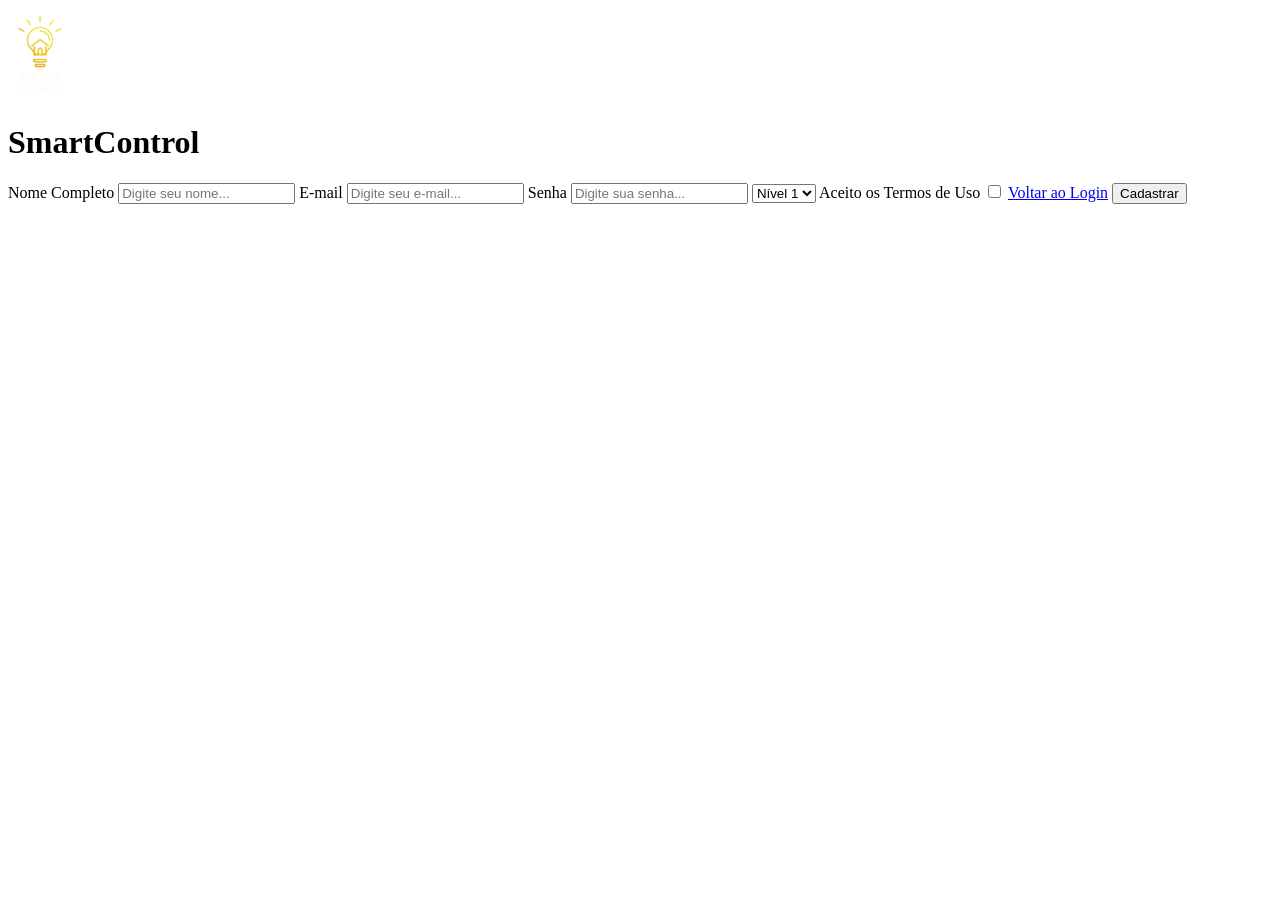
==== cadastro.html @ dde5abdf "Versão 2.0 - Reformulação Total da Atividade" ====
<!DOCTYPE html>
<html lang="pt-br">
<head>
    <meta charset="UTF-8">
    <meta name="viewport" content="width=device-width, initial-scale=1.0">
    <title>SmartControl - Cadastro</title>
</head>

<header>
    <img src="assets/images/logo-smart.webp" alt="logo_smart_control" width="64" height="auto">
    <h1>SmartControl</h1>
</header>

<body>
    <form action="dashboard.html" method="get">
        <label for="nome">Nome Completo</label>
        <input type="text" name="nome_completo" id="nome" placeholder="Digite seu nome..." required>
        <label for="email">E-mail</label>
        <input type="email" name="e-mail" id="email" placeholder="Digite seu e-mail..." required>
        <label for="senha">Senha</label>
        <input type="password" name="senha" id="senha" placeholder="Digite sua senha..." minlength="8" required>
        <select name="nivel_acesso" id="acesso" required>
            <option value="nivel_1" selected>Nível 1</option>
            <option value="nivel_2">Nível 2</option>
            <option value="nivel_3">Nível 3</option>
            <option value="nivel_4">Nível 4</option>
            <option value="nivel_5">Nível 5</option>
        </select>
        <label for="termos">Aceito os Termos de Uso</label>
        <input type="checkbox" name="termos_uso" id="termos" required>
        <a href="index.html">Voltar ao Login</a>
        <button type="submit">Cadastrar</button>
    </form>
</body>
</html>
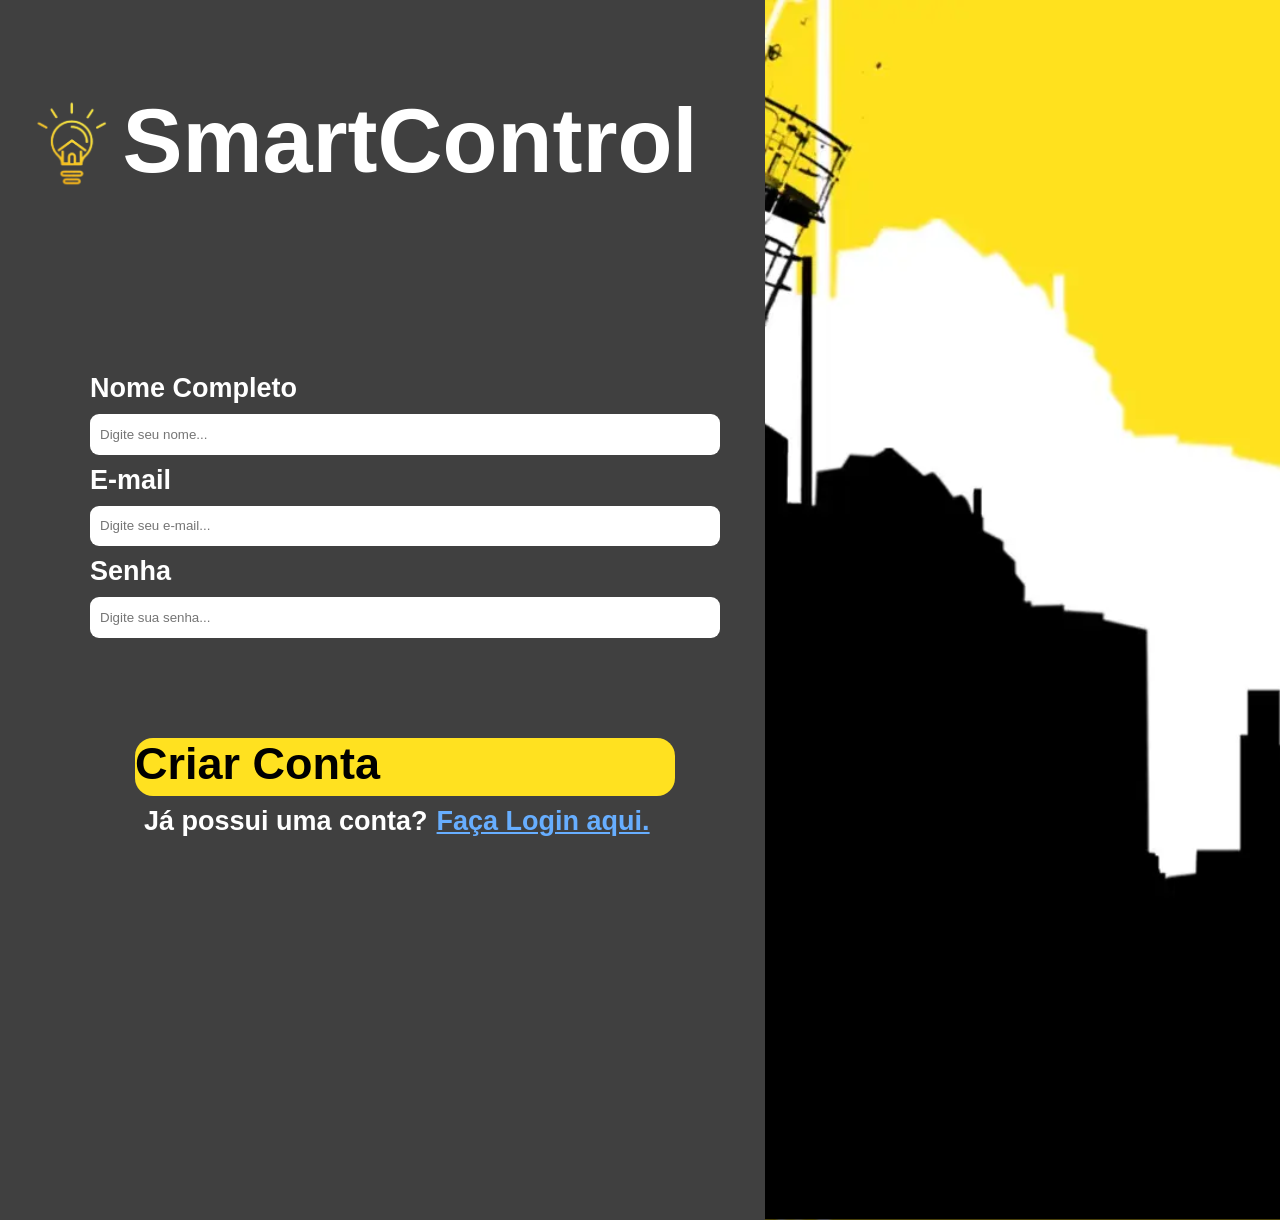
==== commit 5a9283a8: "Versão 3.4 - Tela de Cadastro + Iniciando Criação de Tela de Senha" ====
--- a/cadastro.html
+++ b/cadastro.html
@@ -3,33 +3,35 @@
 <head>
     <meta charset="UTF-8">
     <meta name="viewport" content="width=device-width, initial-scale=1.0">
-    <title>SmartControl - Cadastro</title>
+    <title>SmartControl - Criar Conta</title>
+    <link rel="stylesheet" href="assets/css/cadastro.css">
+    <link rel="preconnect" href="https://fonts.googleapis.com">
+    <link rel="preconnect" href="https://fonts.gstatic.com" crossorigin>
+    <link href="https://fonts.googleapis.com/css2?family=Inter:ital,opsz,wght@0,14..32,100..900;1,14..32,100..900&display=swap" rel="stylesheet">
+    <link rel="icon" type="image/png" href="assets/images/logosmartcontrol.png">
 </head>
 
-<header>
-    <img src="assets/images/logo-smart.webp" alt="logo_smart_control" width="64" height="auto">
-    <h1>SmartControl</h1>
-</header>
-
 <body>
-    <form action="dashboard.html" method="get">
-        <label for="nome">Nome Completo</label>
-        <input type="text" name="nome_completo" id="nome" placeholder="Digite seu nome..." required>
-        <label for="email">E-mail</label>
-        <input type="email" name="e-mail" id="email" placeholder="Digite seu e-mail..." required>
-        <label for="senha">Senha</label>
-        <input type="password" name="senha" id="senha" placeholder="Digite sua senha..." minlength="8" required>
-        <select name="nivel_acesso" id="acesso" required>
-            <option value="nivel_1" selected>Nível 1</option>
-            <option value="nivel_2">Nível 2</option>
-            <option value="nivel_3">Nível 3</option>
-            <option value="nivel_4">Nível 4</option>
-            <option value="nivel_5">Nível 5</option>
-        </select>
-        <label for="termos">Aceito os Termos de Uso</label>
-        <input type="checkbox" name="termos_uso" id="termos" required>
-        <a href="index.html">Voltar ao Login</a>
-        <button type="submit">Cadastrar</button>
-    </form>
+    <div class="container">
+        <div class="cadastro">
+            <div class="cabeca">
+                <img src="assets/images/logosmartcontrol.png" alt="logo_smart_control" width="100" height="auto">
+                <h1>SmartControl</h1>
+            </div>
+            <form action="dashboard.html" method="get" class="formulario">
+                <label for="nome">Nome Completo</label>
+                <input type="text" name="nome_completo" id="nome" placeholder="Digite seu nome..." required class="inputs">
+                <label for="email">E-mail</label>
+                <input type="email" name="e-mail" id="email" placeholder="Digite seu e-mail..." required class="inputs">
+                <label for="senha">Senha</label>
+                <input type="password" name="senha" id="senha" placeholder="Digite sua senha..." minlength="8" required class="inputs">
+                <button type="submit" class="botao">Criar Conta</button>
+                <div class="fazer_login">
+                    <p>Já possui uma conta?</p>
+                    <a href="index.html" id="faz_aqui">Faça Login aqui.</a>
+                </div>
+            </form>
+        </div>
+    </div>
 </body>
 </html>
--- a/assets/css/cadastro.css
+++ b/assets/css/cadastro.css
@@ -0,0 +1,95 @@
+* {
+    margin: 0%;
+    padding: 0%;
+    box-sizing: border-box;
+}
+
+body {
+    background-image: url('../images/background1.webp');
+    background-position: center;
+    background-size: cover;
+    overflow: hidden;
+    max-width: 100%;
+    height: auto;
+}
+
+.inter-inter {
+    font-family: "Inter", sans-serif;
+    font-optical-sizing: auto;
+    font-weight: 12px;
+    font-style: normal;
+}
+
+.container {
+    align-self: start;
+    max-width: 85dvh;
+    background-color: #404040;
+    color: #ffffff;
+    font-family: "Inter", sans-serif;
+    font-size: 3dvh;
+    font-weight: bold;
+}
+
+.cabeca {
+    display: flex;
+    flex-direction: row;
+    justify-content: center;
+    align-items: center;
+    
+    /*  margin-bottom: 20dvh; */
+    width: 60dvh;
+    font-size: 5dvh;
+    max-width: fit-content;
+}
+
+.cadastro {
+    position: relative;
+    left: 10dvh;
+    padding-top: 10dvh;
+}
+
+.formulario {
+    padding-bottom: 50%;
+    display: flex;
+    flex-direction: column;
+    gap: 10px ;
+    margin-top: 20dvh;
+}
+
+.inputs {
+    border-radius: 1dvh;
+    border-width: 0px;
+    width: 70dvh;
+    height: 4.5dvh;
+    padding-left: 10px;
+}
+
+.botao {
+    display: flex;
+    flex-direction: column;
+    margin-top: 10dvh;
+    margin-left: 5dvh;
+    max-width: 60dvh;
+    height: 6.5dvh;
+    border-radius: 2dvh ;
+    border-width: 0dvh;
+    font-size: 5dvh;
+    font-family: "Inter", sans-serif;
+    background-color: #FFE120;
+    font-weight: bold;
+    cursor: pointer;
+}
+
+.fazer_login {
+    display: flex;
+    flex-direction: row;
+    gap: 1dvh;
+    margin-left: 6dvh;
+}
+
+#faz_aqui {
+    color: #67AEFF;
+}
+label {
+    max-width: fit-content;
+}
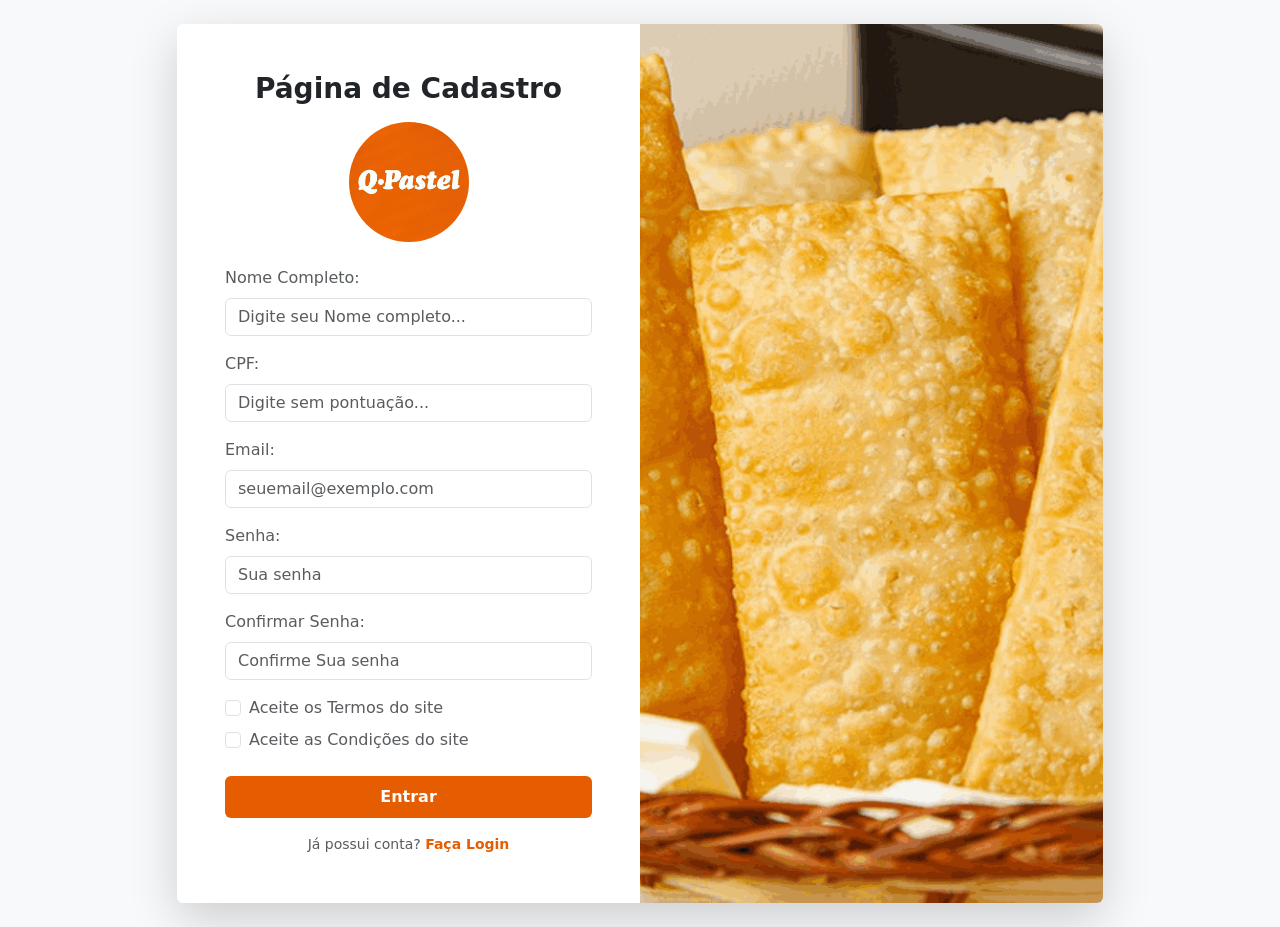
==== commit e98b5046: "Quase finalizando" ====
--- a/cadastro.html
+++ b/cadastro.html
@@ -1,37 +1,84 @@
 <!DOCTYPE html>
 <html lang="pt-br">
 <head>
-    <meta charset="UTF-8">
-    <meta name="viewport" content="width=device-width, initial-scale=1.0">
-    <title>SmartControl - Criar Conta</title>
-    <link rel="stylesheet" href="assets/css/cadastro.css">
-    <link rel="preconnect" href="https://fonts.googleapis.com">
-    <link rel="preconnect" href="https://fonts.gstatic.com" crossorigin>
-    <link href="https://fonts.googleapis.com/css2?family=Inter:ital,opsz,wght@0,14..32,100..900;1,14..32,100..900&display=swap" rel="stylesheet">
-    <link rel="icon" type="image/png" href="assets/images/logosmartcontrol.png">
+  <meta charset="UTF-8">
+  <meta name="viewport" content="width=device-width, initial-scale=1.0">
+  <title>Smart Control Da Silva</title>
+  <link href="https://cdn.jsdelivr.net/npm/bootstrap@5.3.0/dist/css/bootstrap.min.css" rel="stylesheet">
+  <link rel="icon" type="image/png" href="assets/images/images (1).jpg">
+  <link rel="stylesheet" href="assets/css/cadastro.css">
+  <style>
+    .bg-custom-image {
+      background: url('assets/images/Massa-de-Pastel-de-Feira.png') center/cover no-repeat;
+    }
+  </style>
 </head>
+<body class="bg-light d-flex align-items-center min-vh-100 py-4">
 
-<body>
-    <div class="container">
-        <div class="cadastro">
-            <div class="cabeca">
-                <img src="assets/images/logosmartcontrol.png" alt="logo_smart_control" width="100" height="auto">
-                <h1>SmartControl</h1>
+  <div class="container">
+    <div class="row justify-content-center">
+      <div class="col-12 col-lg-10">
+        <div class="card border-0 shadow-lg overflow-hidden">
+          <div class="row g-0">
+
+            <div class="col-md-6 p-4 p-md-5 bg-white">
+              <div class="text-center mb-4">
+                <h1 class="h3 fw-bold">Página de Cadastro</h1>
+                <img src="assets/images/images (1).jpg" alt="logo" class="rounded-circle mt-2" style="max-width: 120px; width: 100%;">
+              </div>
+
+              <form action="dashboard.html" method="get">
+                <div class="mb-3">
+                  <label for="nome_completo" class="form-label text-muted">Nome Completo:</label>
+                  <input type="text" class="form-control" name="nome_completo" id="nome_completo" placeholder="Digite seu Nome completo..." required>
+                </div>
+
+                <div class="mb-3">
+                  <label for="cpf" class="form-label text-muted">CPF:</label>
+                  <input type="text" class="form-control" name="cpf" id="cpf" placeholder="Digite sem pontuação..." minlength="11" maxlength="11" required>
+                </div>
+
+                <div class="mb-3">
+                  <label for="email" class="form-label text-muted">Email:</label>
+                  <input type="email" class="form-control" name="email" id="email" placeholder="seuemail@exemplo.com" required>
+                </div>
+
+                <div class="mb-3">
+                  <label for="senha" class="form-label text-muted">Senha:</label>
+                  <input type="password" class="form-control" name="senha" id="senha" placeholder="Sua senha" minlength="8" maxlength="12" required>
+                </div>
+
+                <div class="mb-3">
+                  <label for="confirmar_senha" class="form-label text-muted">Confirmar Senha:</label>
+                  <input type="password" class="form-control" name="confirmar_senha" id="confirmar_senha" placeholder="Confirme Sua senha" minlength="8" maxlength="12" required>
+                </div>
+
+                <div class="form-check mb-2">
+                  <input type="checkbox" class="form-check-input" name="termos" id="termos" required>
+                  <label for="termos" class="form-check-label text-muted">Aceite os Termos do site</label>
+                </div>
+
+                <div class="form-check mb-4">
+                  <input type="checkbox" class="form-check-input" name="condicoes" id="condicoes" required>
+                  <label for="condicoes" class="form-check-label text-muted">Aceite as Condições do site</label>
+                </div>
+
+                <button type="submit" class="btn w-100 fw-bold py-2 mb-3" ID="Entrar">Entrar</button>
+
+                <div class="text-center small text-muted">
+                  Já possui conta? <a href="Login.html" class="text-decoration-none fw-bold" ID="Faça">Faça Login</a>
+                </div>
+              </form>
             </div>
-            <form action="dashboard.html" method="get" class="formulario">
-                <label for="nome">Nome Completo</label>
-                <input type="text" name="nome_completo" id="nome" placeholder="Digite seu nome..." required class="inputs">
-                <label for="email">E-mail</label>
-                <input type="email" name="e-mail" id="email" placeholder="Digite seu e-mail..." required class="inputs">
-                <label for="senha">Senha</label>
-                <input type="password" name="senha" id="senha" placeholder="Digite sua senha..." minlength="8" required class="inputs">
-                <button type="submit" class="botao">Criar Conta</button>
-                <div class="fazer_login">
-                    <p>Já possui uma conta?</p>
-                    <a href="index.html" id="faz_aqui">Faça Login aqui.</a>
-                </div>
-            </form>
+
+            <div class="col-md-6 d-none d-md-block bg-custom-image"></div>
+
+          </div>
         </div>
+      </div>
     </div>
+  </div>
+
+  <script src="https://cdn.jsdelivr.net/npm/bootstrap@5.3.0/dist/js/bootstrap.bundle.min.js"></script>
 </body>
 </html>
--- a/assets/css/cadastro.css
+++ b/assets/css/cadastro.css
@@ -1,95 +1,8 @@
-* {
-    margin: 0%;
-    padding: 0%;
-    box-sizing: border-box;
+#Entrar {
+    background-color: #E65C00;
+    color: #ffffff;
 }
 
-body {
-    background-image: url('../images/background1.webp');
-    background-position: center;
-    background-size: cover;
-    overflow: hidden;
-    max-width: 100%;
-    height: auto;
-}
-
-.inter-inter {
-    font-family: "Inter", sans-serif;
-    font-optical-sizing: auto;
-    font-weight: 12px;
-    font-style: normal;
-}
-
-.container {
-    align-self: start;
-    max-width: 85dvh;
-    background-color: #404040;
-    color: #ffffff;
-    font-family: "Inter", sans-serif;
-    font-size: 3dvh;
-    font-weight: bold;
-}
-
-.cabeca {
-    display: flex;
-    flex-direction: row;
-    justify-content: center;
-    align-items: center;
-    
-    /*  margin-bottom: 20dvh; */
-    width: 60dvh;
-    font-size: 5dvh;
-    max-width: fit-content;
-}
-
-.cadastro {
-    position: relative;
-    left: 10dvh;
-    padding-top: 10dvh;
-}
-
-.formulario {
-    padding-bottom: 50%;
-    display: flex;
-    flex-direction: column;
-    gap: 10px ;
-    margin-top: 20dvh;
-}
-
-.inputs {
-    border-radius: 1dvh;
-    border-width: 0px;
-    width: 70dvh;
-    height: 4.5dvh;
-    padding-left: 10px;
-}
-
-.botao {
-    display: flex;
-    flex-direction: column;
-    margin-top: 10dvh;
-    margin-left: 5dvh;
-    max-width: 60dvh;
-    height: 6.5dvh;
-    border-radius: 2dvh ;
-    border-width: 0dvh;
-    font-size: 5dvh;
-    font-family: "Inter", sans-serif;
-    background-color: #FFE120;
-    font-weight: bold;
-    cursor: pointer;
-}
-
-.fazer_login {
-    display: flex;
-    flex-direction: row;
-    gap: 1dvh;
-    margin-left: 6dvh;
-}
-
-#faz_aqui {
-    color: #67AEFF;
-}
-label {
-    max-width: fit-content;
+#Faça {
+    color: #E65C00;
 }
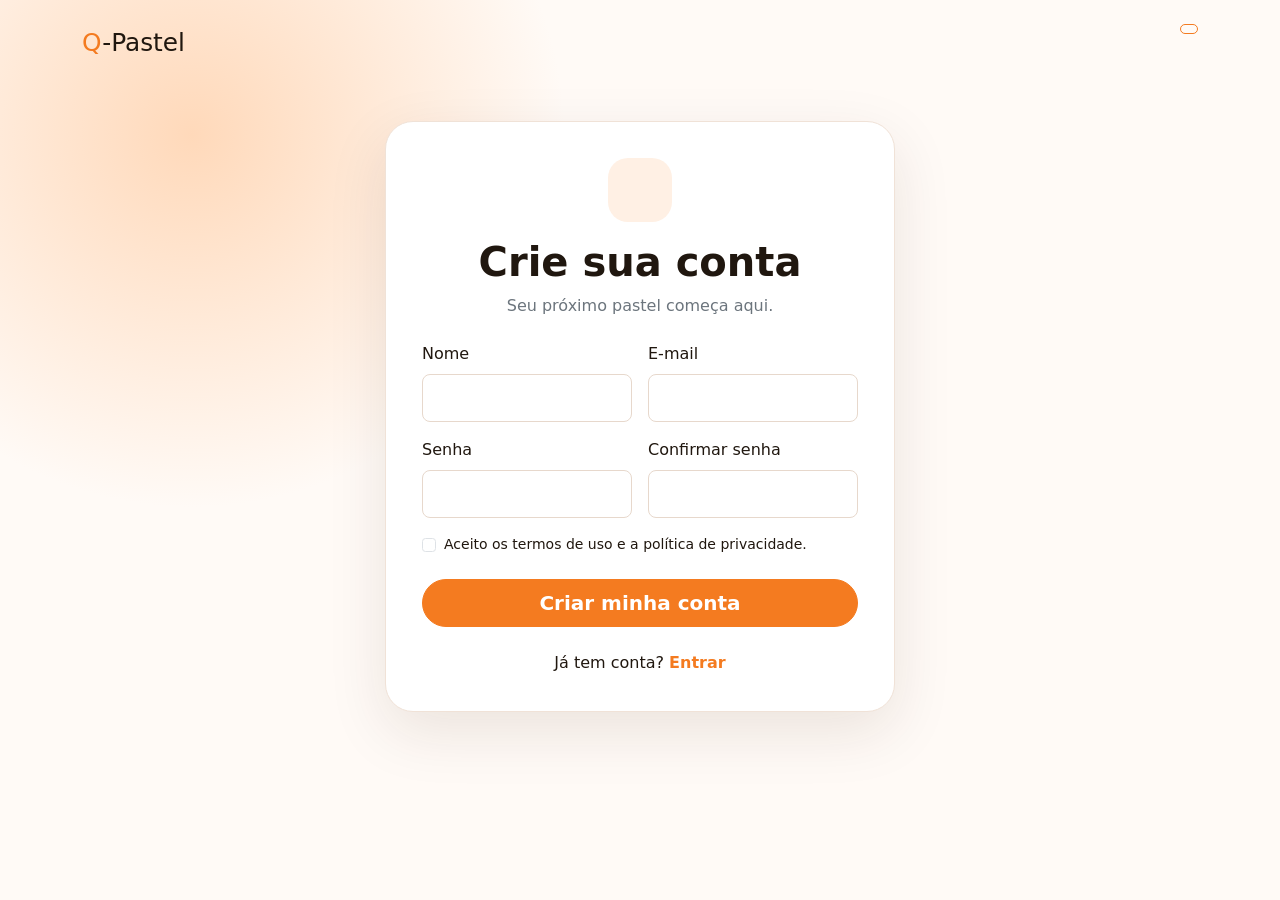
==== commit 9c63c698: "cabou, eu acho" ====
--- a/cadastro.html
+++ b/cadastro.html
@@ -1,84 +1,55 @@
 <!DOCTYPE html>
-<html lang="pt-br">
+<html lang="pt-BR">
+
 <head>
-  <meta charset="UTF-8">
-  <meta name="viewport" content="width=device-width, initial-scale=1.0">
-  <title>Smart Control Da Silva</title>
-  <link href="https://cdn.jsdelivr.net/npm/bootstrap@5.3.0/dist/css/bootstrap.min.css" rel="stylesheet">
-  <link rel="icon" type="image/png" href="assets/images/images (1).jpg">
-  <link rel="stylesheet" href="assets/css/cadastro.css">
-  <style>
-    .bg-custom-image {
-      background: url('assets/images/Massa-de-Pastel-de-Feira.png') center/cover no-repeat;
-    }
-  </style>
+    <meta charset="UTF-8">
+    <meta name="viewport" content="width=device-width,initial-scale=1">
+    <title>Cadastro | Q-Pastel</title>
+    <link href="https://cdn.jsdelivr.net/npm/bootstrap@5.3.3/dist/css/bootstrap.min.css" rel="stylesheet">
+    <link href="assets/style.css" rel="stylesheet">
 </head>
-<body class="bg-light d-flex align-items-center min-vh-100 py-4">
 
-  <div class="container">
-    <div class="row justify-content-center">
-      <div class="col-12 col-lg-10">
-        <div class="card border-0 shadow-lg overflow-hidden">
-          <div class="row g-0">
+<body class="auth-bg">
+    <div class="container py-4"><a class="qp-brand text-decoration-none"
+            href="index.html"><span>Q</span>-Pastel</a><button id="themeToggle"
+            class="btn btn-sm btn-outline-orange rounded-pill float-end"></button></div>
+    <main class="container auth-wrap">
+        <div class="auth-card mx-auto">
+            <div class="text-center mb-4">
+                <div class="logo-bubble"></div>
+                <h1 class="fw-black mt-3">Crie sua conta</h1>
+                <p class="text-secondary">Seu próximo pastel começa aqui.</p>
+            </div>
+            <form id="registerForm" novalidate>
+                <div class="row g-3">
+                    <div class="col-md-6"><label class="form-label">Nome</label><input id="name"
+                            class="form-control form-control-lg" required minlength="2">
+                        <div class="invalid-feedback">Informe seu nome.</div>
+                    </div>
+                    <div class="col-md-6"><label class="form-label">E-mail</label><input id="email" type="email"
+                            class="form-control form-control-lg" required>
+                        <div class="invalid-feedback">Digite um e-mail válido.</div>
+                    </div>
+                    <div class="col-md-6"><label class="form-label">Senha</label><input id="password" type="password"
+                            class="form-control form-control-lg" required minlength="6">
+                        <div class="invalid-feedback">Mínimo de 6 caracteres.</div>
+                    </div>
+                    <div class="col-md-6"><label class="form-label">Confirmar senha</label><input id="confirmPassword"
+                            type="password" class="form-control form-control-lg" required>
+                        <div class="invalid-feedback">As senhas precisam ser iguais.</div>
+                    </div>
+                </div>
+                <label class="d-flex gap-2 small mt-3"><input id="terms" type="checkbox" class="form-check-input"
+                        required> Aceito os termos de uso e a política de privacidade.</label>
+                <button class="btn btn-orange btn-lg w-100 rounded-pill mt-4">Criar minha conta</button>
+                <div id="registerAlert" class="alert d-none mt-3"></div>
+            </form>
+            <p class="text-center mt-4 mb-0">Já tem conta? <a class="link-orange fw-bold" href="login.html">Entrar</a>
+            </p>
+        </div>
+    </main>
+    <script src="assets/app.js"></script>
+    <script src="assets/auth.js"></script>
+</body>
 
-            <div class="col-md-6 p-4 p-md-5 bg-white">
-              <div class="text-center mb-4">
-                <h1 class="h3 fw-bold">Página de Cadastro</h1>
-                <img src="assets/images/images (1).jpg" alt="logo" class="rounded-circle mt-2" style="max-width: 120px; width: 100%;">
-              </div>
-
-              <form action="dashboard.html" method="get">
-                <div class="mb-3">
-                  <label for="nome_completo" class="form-label text-muted">Nome Completo:</label>
-                  <input type="text" class="form-control" name="nome_completo" id="nome_completo" placeholder="Digite seu Nome completo..." required>
-                </div>
-
-                <div class="mb-3">
-                  <label for="cpf" class="form-label text-muted">CPF:</label>
-                  <input type="text" class="form-control" name="cpf" id="cpf" placeholder="Digite sem pontuação..." minlength="11" maxlength="11" required>
-                </div>
-
-                <div class="mb-3">
-                  <label for="email" class="form-label text-muted">Email:</label>
-                  <input type="email" class="form-control" name="email" id="email" placeholder="seuemail@exemplo.com" required>
-                </div>
-
-                <div class="mb-3">
-                  <label for="senha" class="form-label text-muted">Senha:</label>
-                  <input type="password" class="form-control" name="senha" id="senha" placeholder="Sua senha" minlength="8" maxlength="12" required>
-                </div>
-
-                <div class="mb-3">
-                  <label for="confirmar_senha" class="form-label text-muted">Confirmar Senha:</label>
-                  <input type="password" class="form-control" name="confirmar_senha" id="confirmar_senha" placeholder="Confirme Sua senha" minlength="8" maxlength="12" required>
-                </div>
-
-                <div class="form-check mb-2">
-                  <input type="checkbox" class="form-check-input" name="termos" id="termos" required>
-                  <label for="termos" class="form-check-label text-muted">Aceite os Termos do site</label>
-                </div>
-
-                <div class="form-check mb-4">
-                  <input type="checkbox" class="form-check-input" name="condicoes" id="condicoes" required>
-                  <label for="condicoes" class="form-check-label text-muted">Aceite as Condições do site</label>
-                </div>
-
-                <button type="submit" class="btn w-100 fw-bold py-2 mb-3" ID="Entrar">Entrar</button>
-
-                <div class="text-center small text-muted">
-                  Já possui conta? <a href="Login.html" class="text-decoration-none fw-bold" ID="Faça">Faça Login</a>
-                </div>
-              </form>
-            </div>
-
-            <div class="col-md-6 d-none d-md-block bg-custom-image"></div>
-
-          </div>
-        </div>
-      </div>
-    </div>
-  </div>
-
-  <script src="https://cdn.jsdelivr.net/npm/bootstrap@5.3.0/dist/js/bootstrap.bundle.min.js"></script>
-</body>
 </html>
--- a/assets/style.css
+++ b/assets/style.css
@@ -0,0 +1,305 @@
+:root {
+    --orange: #f47b20;
+    --orange2: #ff9a45;
+    --ink: #20170f;
+    --muted: #756b63;
+    --bg: #fffaf6;
+    --card: #fff;
+    --line: #f0e2d7
+}
+
+* {
+    box-sizing: border-box
+}
+
+body {
+    font-family: Inter, system-ui, -apple-system, BlinkMacSystemFont, "Segoe UI", sans-serif;
+    background: var(--bg);
+    color: var(--ink)
+}
+
+.fw-black {
+    font-weight: 900
+}
+
+.qp-brand {
+    font-size: 1.55rem;
+    color: var(--ink)
+}
+
+.qp-brand span {
+    color: var(--orange)
+}
+
+.qp-nav {
+    background: rgba(255, 250, 246, .92);
+    backdrop-filter: blur(14px);
+    border-bottom: 1px solid var(--line)
+}
+
+.nav-link {
+    color: var(--muted);
+    font-weight: 600
+}
+
+.nav-link:hover,
+.nav-link.active {
+    color: var(--orange)
+}
+
+.btn-orange {
+    background: var(--orange);
+    border-color: var(--orange);
+    color: #fff;
+    font-weight: 700
+}
+
+.btn-orange:hover {
+    background: #df6710;
+    border-color: #df6710;
+    color: #fff;
+    transform: translateY(-1px)
+}
+
+.btn-outline-orange {
+    border-color: var(--orange);
+    color: var(--orange);
+    font-weight: 700
+}
+
+.btn-outline-orange:hover {
+    background: var(--orange);
+    color: #fff
+}
+
+.hero {
+    background: radial-gradient(circle at 80% 30%, #ffd7b4 0, transparent 34%), linear-gradient(135deg, #fffaf6, #fff2e7)
+}
+
+.eyebrow {
+    font-size: .75rem;
+    font-weight: 900;
+    letter-spacing: .13em;
+    color: var(--orange)
+}
+
+.hero h1 span {
+    color: var(--orange)
+}
+
+.section-title {
+    max-width: 620px
+}
+
+.qp-section-soft {
+    background: #fff0e4
+}
+
+.product-card {
+    height: 100%;
+    border: 1px solid var(--line);
+    border-radius: 22px;
+    background: var(--card);
+    padding: 16px;
+    transition: .2s;
+    box-shadow: 0 5px 18px rgba(70, 35, 10, .04)
+}
+
+.product-card:hover {
+    transform: translateY(-5px);
+    box-shadow: 0 14px 35px rgba(70, 35, 10, .10)
+}
+
+.product-img {
+    height: 175px;
+    width: 100%;
+    object-fit: cover;
+    border-radius: 16px;
+    background: #fff0e4
+}
+
+.price {
+    font-size: 1.1rem;
+    font-weight: 900;
+    color: var(--orange)
+}
+
+.auth-bg {
+    min-height: 100vh;
+    background: radial-gradient(circle at 15% 15%, #ffd9ba, transparent 28%), var(--bg)
+}
+
+.auth-wrap {
+    padding: 4vh 0
+}
+
+.auth-card {
+    max-width: 510px;
+    background: var(--card);
+    padding: 36px;
+    border: 1px solid var(--line);
+    border-radius: 28px;
+    box-shadow: 0 20px 60px rgba(61, 31, 10, .10)
+}
+
+.logo-bubble {
+    width: 64px;
+    height: 64px;
+    border-radius: 20px;
+    background: #fff0e4;
+    display: grid;
+    place-items: center;
+    font-size: 30px;
+    margin: auto
+}
+
+.form-control {
+    border-color: #e7d8cc;
+    background: var(--card);
+    color: var(--ink)
+}
+
+.form-control:focus {
+    border-color: var(--orange);
+    box-shadow: 0 0 0 .2rem rgba(244, 123, 32, .15)
+}
+
+.link-orange {
+    color: var(--orange);
+    text-decoration: none
+}
+
+.demo-box {
+    padding: 12px 15px;
+    border-radius: 14px;
+    background: #fff5ed;
+    font-size: .9rem
+}
+
+.qp-modal {
+    background: var(--card);
+    color: var(--ink);
+    border: 0;
+    border-radius: 22px
+}
+
+.stat-card,
+.dashboard-card {
+    background: var(--card);
+    border: 1px solid var(--line);
+    border-radius: 20px;
+    padding: 22px
+}
+
+.stat-card span {
+    display: block;
+    color: var(--muted);
+    font-size: .85rem
+}
+
+.stat-card strong {
+    display: block;
+    font-size: 1.7rem;
+    margin: 6px 0
+}
+
+.stat-card small {
+    color: #26965a;
+    font-weight: 700
+}
+
+.chart {
+    height: 260px;
+    display: flex;
+    align-items: end;
+    gap: 12px;
+    padding: 15px 5px;
+    border-bottom: 1px solid var(--line)
+}
+
+.chart>div {
+    flex: 1;
+    background: linear-gradient(#ffb06c, var(--orange));
+    border-radius: 10px 10px 0 0;
+    min-width: 18px;
+    position: relative
+}
+
+.chart i {
+    position: absolute;
+    bottom: -25px;
+    left: 50%;
+    transform: translateX(-50%);
+    font-size: .65rem;
+    font-style: normal;
+    color: var(--muted)
+}
+
+.rank {
+    display: flex;
+    align-items: center;
+    gap: 12px;
+    padding: 14px 0;
+    border-bottom: 1px solid var(--line)
+}
+
+.rank span {
+    flex: 1
+}
+
+.status-ok {
+    background: #e6f7ee;
+    color: #207c4d
+}
+
+.status-wait {
+    background: #fff0d9;
+    color: #a45a00
+}
+
+body.dark {
+    --bg: #17120e;
+    --card: #211a15;
+    --ink: #fff7f0;
+    --muted: #b9aaa0;
+    --line: #3b2c22
+}
+
+.dark .qp-nav {
+    background: rgba(23, 18, 14, .92)
+}
+
+.dark .hero {
+    background: radial-gradient(circle at 80% 30%, #573019 0, transparent 34%), #17120e
+}
+
+.dark .qp-section-soft {
+    background: #211810
+}
+
+.dark .demo-box {
+    background: #2a2019
+}
+
+.dark .btn-close {
+    filter: invert(1)
+}
+
+.dark .table {
+    --bs-table-color: var(--ink);
+    --bs-table-border-color: var(--line)
+}
+
+@media(max-width:767px) {
+    .hero h1 {
+        font-size: 3rem
+    }
+
+    .auth-card {
+        padding: 24px
+    }
+
+    .product-img {
+        height: 150px
+    }
+}
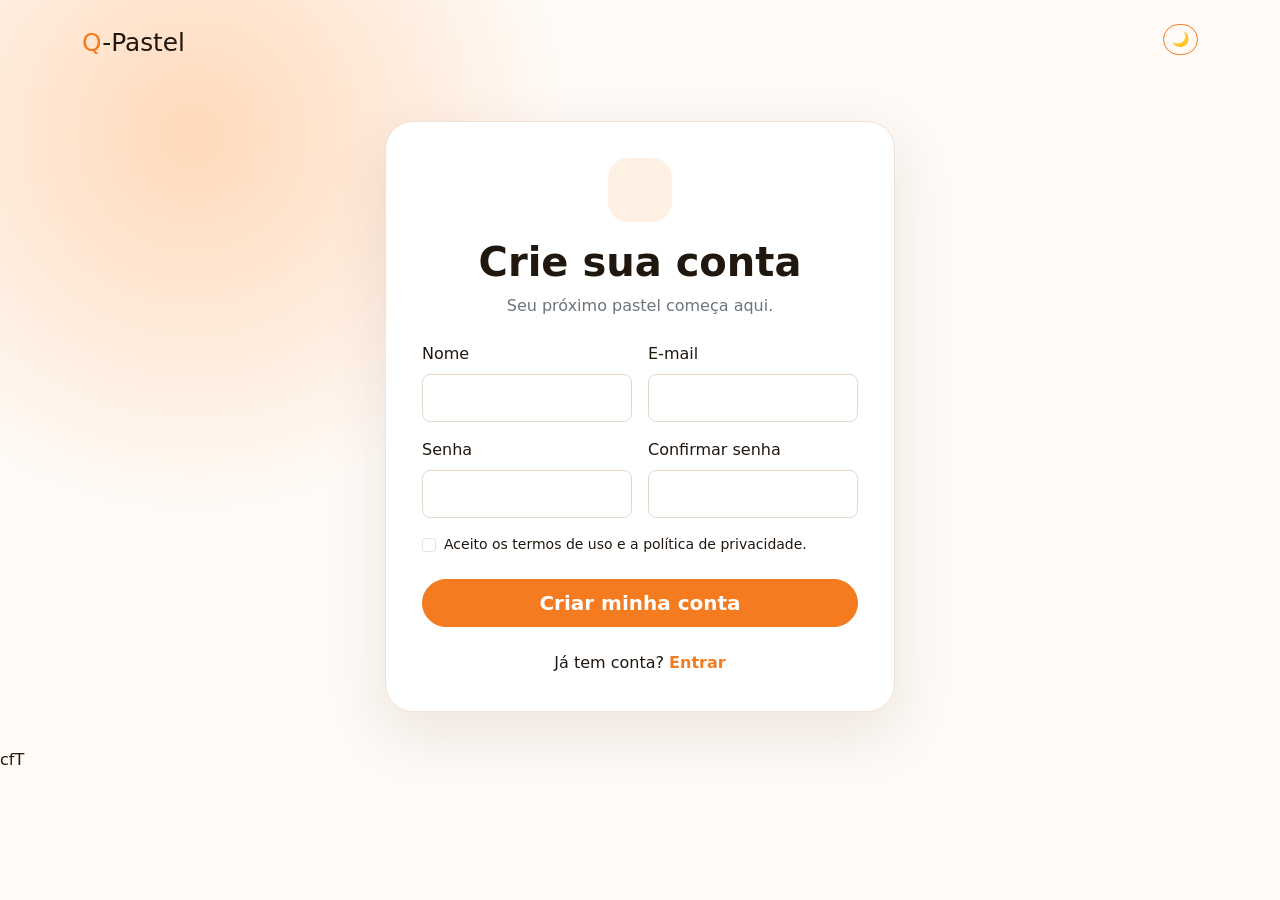
==== commit a09a80b2: "agora cabou" ====
--- a/cadastro.html
+++ b/cadastro.html
@@ -12,7 +12,7 @@
 <body class="auth-bg">
     <div class="container py-4"><a class="qp-brand text-decoration-none"
             href="index.html"><span>Q</span>-Pastel</a><button id="themeToggle"
-            class="btn btn-sm btn-outline-orange rounded-pill float-end"></button></div>
+            class="btn btn-sm btn-outline-orange rounded-pill float-end">🌙</button></div>
     <main class="container auth-wrap">
         <div class="auth-card mx-auto">
             <div class="text-center mb-4">
@@ -52,4 +52,4 @@
     <script src="assets/auth.js"></script>
 </body>
 
-</html>+</html>cfT
--- a/assets/style.css
+++ b/assets/style.css
@@ -111,9 +111,10 @@
 }
 
 .product-img {
-    height: 175px;
+    height: 190px;
     width: 100%;
     object-fit: cover;
+    object-position: center;
     border-radius: 16px;
     background: #fff0e4
 }
@@ -302,4 +303,21 @@
     .product-img {
         height: 150px
     }
+}
+
+.profile-photo {
+    object-fit: cover;
+    object-position: center
+}
+
+.hero .carousel-item img {
+    height: 430px;
+    object-fit: cover;
+    object-position: center
+}
+
+@media(max-width:767px) {
+    .hero .carousel-item img {
+        height: 300px
+    }
 }
